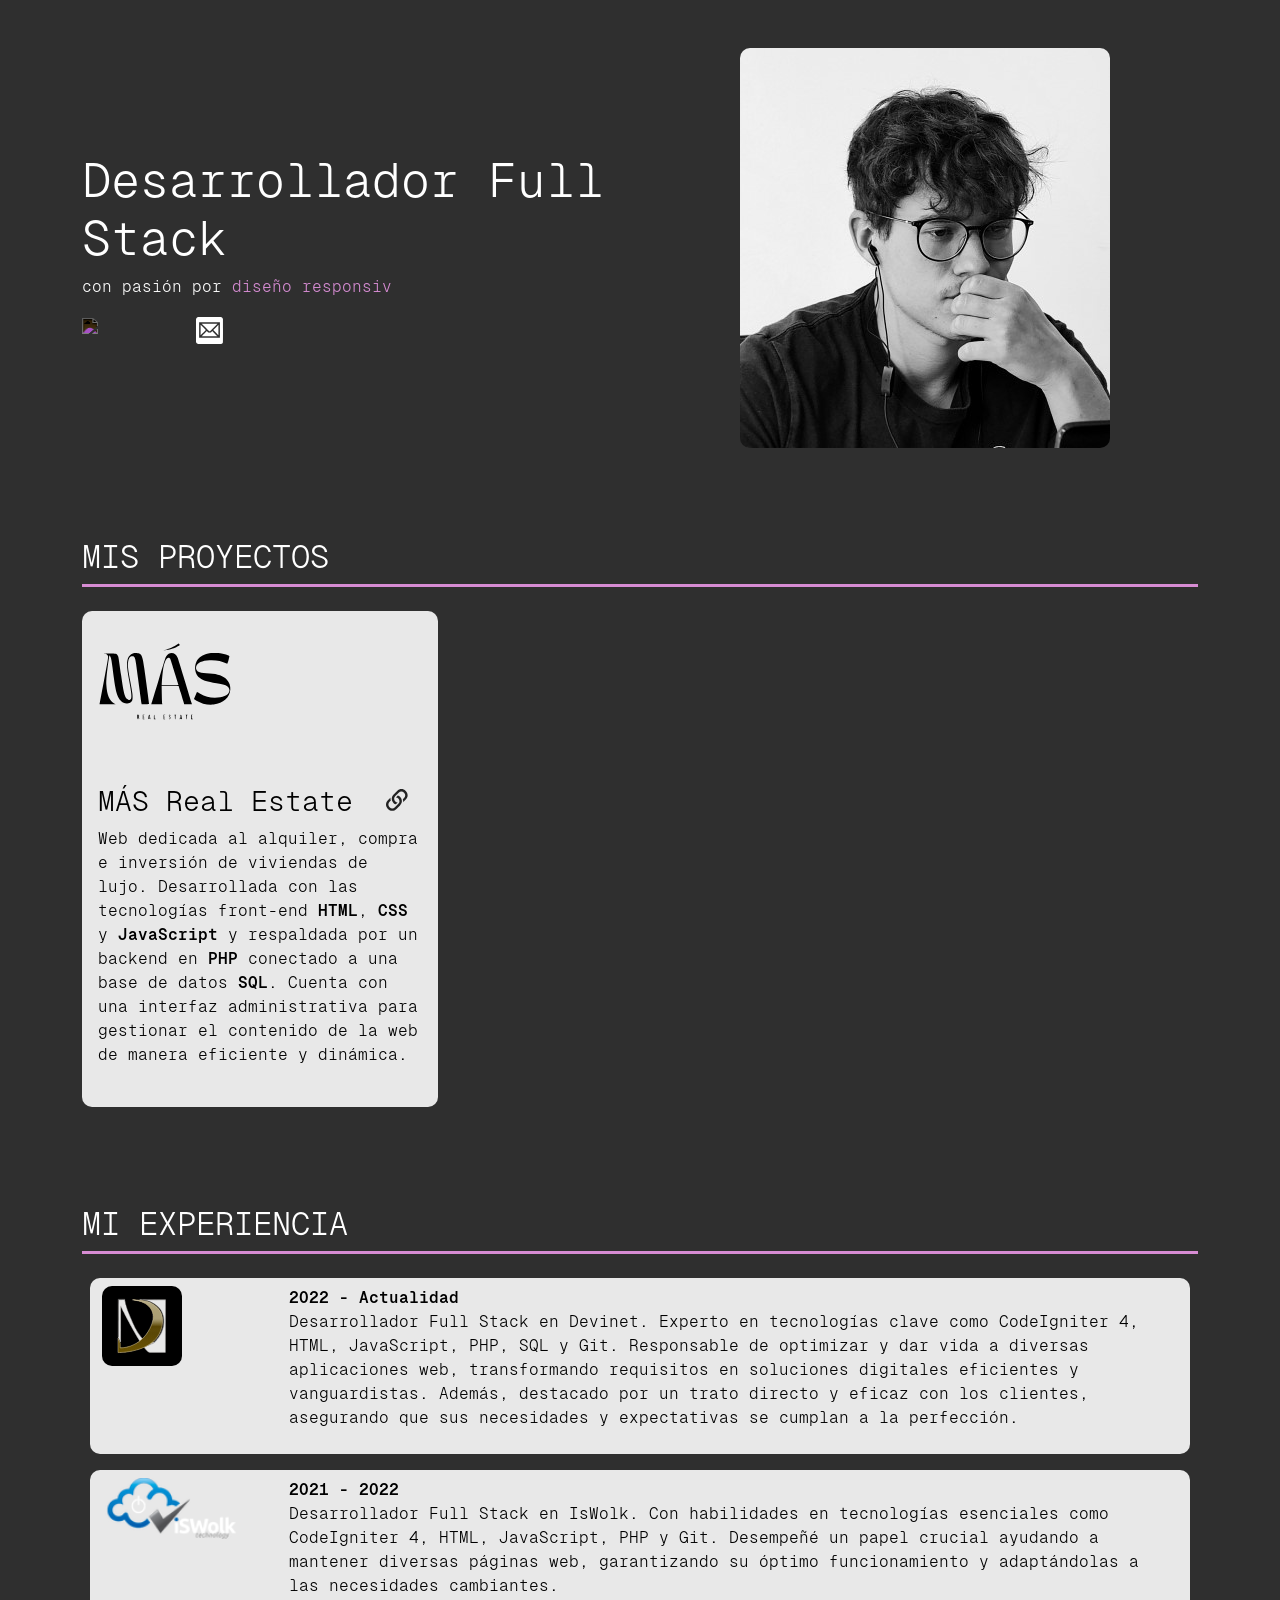
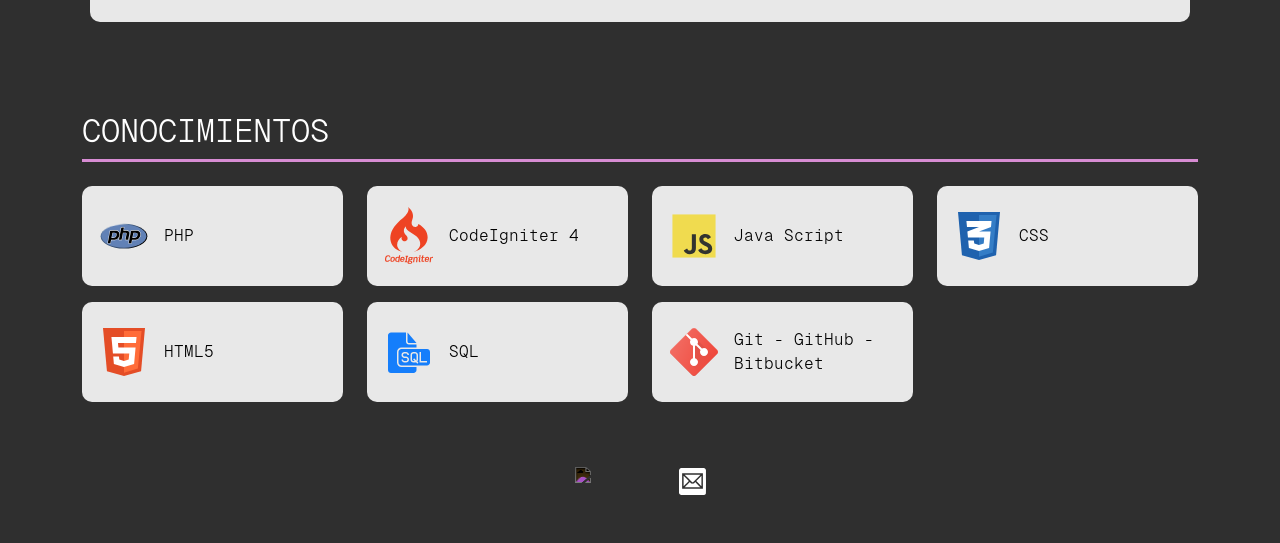
==== Views/index.html @ 46f18265 "View -> Views" ====
<!DOCTYPE html>
<html lang="en">
<head>
    <meta charset="UTF-8">
    <title>Joan Serra</title>
    <meta name="author" content="Joan Serra">
    <meta name="viewport" content="width=device-width, initial-scale=1" />
    <meta name="keywords" content="Joan Serra, Serra Joan, CodeIgniter 4, PHP, Codeigniter 4, JavaScript, Desarrollador Web, Portfolio, Fullstack, web">
    <meta name="description" content="Portfolio de Joan Serra, desarrollador web full-stack. Especializado en CodeIgniter 4 y JavaScript.">

    <link rel="icon" href="../public/assets/images/logo.jpg" type="image/x-icon">

    <link href="../public/assets/css/bootstrap.min.css" rel="stylesheet">
    <link href="../public/assets/css/style.css" rel="stylesheet">
    <link href="../public/assets/css/responsive.css" rel="stylesheet">
</head>
<body>
    <div class="container-md pb-5">

        <!-- Title -->
        <div class="title-section">
            <div class="row align-items-center">
                <div class="col-xl-6 col-lg-6 col-md-12 col-sm-12 col-12 mt-5">
                    <h1>Desarrollador Full Stack</h1>
                    <p>con pasión por <span id="txtSubtitle"></span></p>
                    <div class="icons-contact">
                        <a href="https://www.linkedin.com/in/joanserrafreixas/" target="_blank">
                            <img src="../public/assets/images/contact/linkedin.svg" class="img-30 img-invert-1" alt="Linkedin">
                        </a>
                        <a href="mailto:info@serrajoan.com" class="ms-2">
                            <img src="../public/assets/images/contact/mail.svg" class="img-invert-1" style="width: 27px; margin-top: 1.9px;" alt="Mail">
                        </a>
                    </div>
                </div>

                <div class="col-xl-6 col-lg-6 col-md-12 col-sm-12 col-12 mt-5">
                    <div class="profile-image">
                        <img src="../public/assets/images/profile.jpeg" class="img-border-10" alt="Profile image.">
                    </div>
                </div>
            </div>
        </div>
        <!-- end: Title -->

        <!-- Projects -->
        <div class="subsection">
            <div class="subsection-title">
                <h2 class="text-uppercase">Mis Proyectos</h2>
            </div>

            <div class="row mt-3">
                <div class="col-xl-4 col-lg-4 col-md-6 col-sm-12 col-12 mb-3">
                    <div class="my-card">
                        <div class="my-card-image m-2">
                            <img src="../public/assets/images/my-projects/mas-logo.svg" class="img-150" alt="MÁS Real Estate">
                        </div>

                        <div class="p-3">
                            <h3>MÁS Real Estate
                                <a href="https://masrealestate.es/" class="ms-3 img-a" target="_blank">
                                    <img src="../public/assets/images/icons/link.svg" class="img-invert mb-2">
                                </a>
                            </h3>
                            <p>
                                Web dedicada al alquiler, compra e inversión de viviendas de lujo.
                                Desarrollada con las tecnologías front-end <strong>HTML</strong>, <strong>CSS</strong> y <strong>JavaScript</strong> y respaldada por un backend en <strong>PHP</strong> conectado a una base de datos <strong>SQL</strong>.
                                Cuenta con una interfaz administrativa para gestionar el contenido de la web de manera eficiente y dinámica.
                            </p>
                        </div>
                    </div>
                </div>
            </div>

        </div>
        <!-- end: Projects -->

        <!-- Experience -->
        <div class="subsection">
            <div class="subsection-title mb-4">
                <h2 class="text-uppercase">Mi experiencia</h2>
            </div>

            <div class="m-2">
                <div class="my-card-large">
                    <div class="row">
                        <div class="col-xl-2 col-lg-2 col-md-6 col-12 py-2 px-4">
                            <img src="../public/assets/images/experience/devinet.svg" class="img-80 img-fluid img-border-10" alt="Devinet">
                        </div>
                        <div class="col-xl-10 col-lg-10 col-md-6 col-12 py-2 px-4">
                            <strong>2022 - Actualidad</strong>
                            <p>
                                Desarrollador Full Stack en Devinet. Experto en tecnologías clave como CodeIgniter 4, HTML, JavaScript, PHP, SQL y Git.
                                Responsable de optimizar y dar vida a diversas aplicaciones web, transformando requisitos en soluciones digitales eficientes y vanguardistas.
                                Además, destacado por un trato directo y eficaz con los clientes, asegurando que sus necesidades y expectativas se cumplan a la perfección.
                            </p>
                        </div>
                    </div>
                </div>

                <div class="my-card-large">
                    <div class="row">
                        <div class="col-xl-2 col-lg-2 col-md-6 col-12 py-2 px-4">
                            <img src="../public/assets/images/experience/iswolk.png" class="img-150 img-fluid img-border-10" alt="Iswolk">
                        </div>
                        <div class="col-xl-10 col-lg-10 col-md-6 col-12 py-2 px-4">
                            <strong>2021 - 2022</strong>
                            <p>
                                Desarrollador Full Stack en IsWolk. Con habilidades en tecnologías esenciales como CodeIgniter 4, HTML, JavaScript, PHP y Git.
                                Desempeñé un papel crucial ayudando a mantener diversas páginas web, garantizando su óptimo funcionamiento y adaptándolas a las necesidades cambiantes.
                            </p>
                        </div>
                    </div>
                </div>
            </div>
        </div>
        <!-- end: Experience -->

        <!-- Knowledge -->
        <div class="subsection">
            <div class="subsection-title mb-4">
                <h2 class="text-uppercase">Conocimientos</h2>
            </div>

            <div class="row">

                <div class="col-xl-3 col-lg-3 col-md-4 col-sm-6 col-6">
                    <div class="my-card-small">
                        <div class="d-flex align-items-center p-2">
                            <div class="flex-shrink-0">
                                <img src="../public/assets/images/knowledge/php.svg" alt="PHP">
                            </div>
                            <div class="flex-grow-1 ms-3">
                                <p class="m-0">PHP</p>
                            </div>
                        </div>
                    </div>
                </div>

                <div class="col-xl-3 col-lg-3 col-md-4 col-sm-6 col-6">
                    <div class="my-card-small">
                        <div class="d-flex align-items-center p-2">
                            <div class="flex-shrink-0">
                                <img src="../public/assets/images/knowledge/cedeigniter.svg" alt="CodeIgniter">
                            </div>
                            <div class="flex-grow-1 ms-3">
                                <p class="m-0 d-block d-sm-none">CI 4</p>
                                <p class="m-0 d-none d-sm-block">CodeIgniter 4</p>
                            </div>
                        </div>
                    </div>
                </div>

                <div class="col-xl-3 col-lg-3 col-md-4 col-sm-6 col-6">
                    <div class="my-card-small">
                        <div class="d-flex align-items-center p-2">
                            <div class="flex-shrink-0">
                                <img src="../public/assets/images/knowledge/js.svg" alt="Java Script">
                            </div>
                            <div class="flex-grow-1 ms-3">
                                <p class="m-0">Java Script</p>
                            </div>
                        </div>
                    </div>
                </div>

                <div class="col-xl-3 col-lg-3 col-md-4 col-sm-6 col-6">
                    <div class="my-card-small">
                        <div class="d-flex align-items-center p-2">
                            <div class="flex-shrink-0">
                                <img src="../public/assets/images/knowledge/css.svg" alt="CSS">
                            </div>
                            <div class="flex-grow-1 ms-3">
                                <p class="m-0">CSS</p>
                            </div>
                        </div>
                    </div>
                </div>

                <div class="col-xl-3 col-lg-3 col-md-4 col-sm-6 col-6">
                    <div class="my-card-small">
                        <div class="d-flex align-items-center p-2">
                            <div class="flex-shrink-0">
                                <img src="../public/assets/images/knowledge/html5.svg" alt="HTML5">
                            </div>
                            <div class="flex-grow-1 ms-3">
                                <p class="m-0">HTML5</p>
                            </div>
                        </div>
                    </div>
                </div>

                <div class="col-xl-3 col-lg-3 col-md-4 col-sm-6 col-6">
                    <div class="my-card-small">
                        <div class="d-flex align-items-center p-2">
                            <div class="flex-shrink-0">
                                <img src="../public/assets/images/knowledge/sql.svg" alt="SQL">
                            </div>
                            <div class="flex-grow-1 ms-3">
                                <p class="m-0">SQL</p>
                            </div>
                        </div>
                    </div>
                </div>

                <div class="col-xl-3 col-lg-3 col-md-4 col-sm-6 col-6">
                    <div class="my-card-small">
                        <div class="d-flex align-items-center p-2">
                            <div class="flex-shrink-0">
                                <img src="../public/assets/images/knowledge/git.svg" alt="Git">
                            </div>
                            <div class="flex-grow-1 ms-3">
                                <p class="m-0">Git - GitHub - Bitbucket</p>
                            </div>
                        </div>
                    </div>
                </div>

            </div>
        </div>
        <!-- end: Knowledge -->

    </div>

    <footer>
        <div class="d-flex justify-content-center pb-5">
            <a href="https://www.linkedin.com/in/joanserrafreixas/" target="_blank">
                <img src="../public/assets/images/contact/linkedin.svg" class="img-30 img-invert-1" alt="Linkedin">
            </a>
            <a href="mailto:info@serrajoan.com" class="ms-2">
                <img src="../public/assets/images/contact/mail.svg" class="img-invert-1" style="width: 27px; margin-top: 1.9px;" alt="Mail">
            </a>
        </div>
    </footer>
    <script src="../public/assets/js/bootstrap.bundle.min.js"></script>
    <script src="../public/assets/js/changer-text.js"></script>
</body>
</html>
---- public/assets/css/style.css ----
:root{
    --primary: #D78CD3;
    --complementary: #8CD790;

    --bg-card: #e8e8e8;
    --bg-principal: #2f2f2f;
    --txt-principal-color: #FFFFFF;
}

@font-face {
    font-family: 'geist';
    src: url('../fonts/GeistMono-Light.woff2') format('woff2');
    font-weight: normal;
    font-style: normal;
}
@font-face {
    font-family: 'geist';
    src: url('../fonts/GeistMono-Bold.woff2') format('woff2');
    font-weight: bold;
    font-style: normal;
}

body {
    color: var(--txt-principal-color);
    background-color: var(--bg-principal);
    font-family: 'geist', sans-serif;
}
a {
    color: transparent;
}
h1 {
    font-size: calc(1.8rem + 1.5vw);
}

.icon-container {
    width: 30px;
}
.icon-container a {
    width: 100%;
}
/* Title section */
.title-section span {
    color: var(--primary);
}
.profile-image {
    display: flex;
    justify-content: center;
}

.subsection-title {
    border-bottom: 3px solid var(--primary);
}
.subsection {
    margin-top: 10vh;
}

/* Card */
.my-card {
    color: #000;
    height: 100%;
    border-radius: 10px;
    background-color: var(--bg-card);
}
.my-card-image {
    max-height: 200px;
}
.my-card img {
    height: auto;
    max-width: 100%;
}

.my-card-large {
    color: #000;
    width: 100%;
    height: 100%;
    border-radius: 10px;
    margin-bottom: 1rem;
    background-color: var(--bg-card);
}

.my-card-small {
    color: #000;
    width: auto;
    height: 100px;
    padding: 10px;
    display: flex;
    border-radius: 10px;
    margin-bottom: 1rem;
    align-content: center;
    background-color: var(--bg-card);
}
.my-card-small img {
    max-width: 3rem;
    width: 10vw;
}
/* Images */
.img-150 {
    width: 150px;
}
.img-80 {
    width: 80px;
}
.img-60 {
    width: 60px;
}
.img-30 {
    width: 30px;
}
.img-invert-1 {
    filter: invert(1);
}
.img-border-10 {
    border-radius: 10px;
}
.img-invert {
    filter: invert(1);
}
.img-a:hover {
    opacity: 0.5;
}
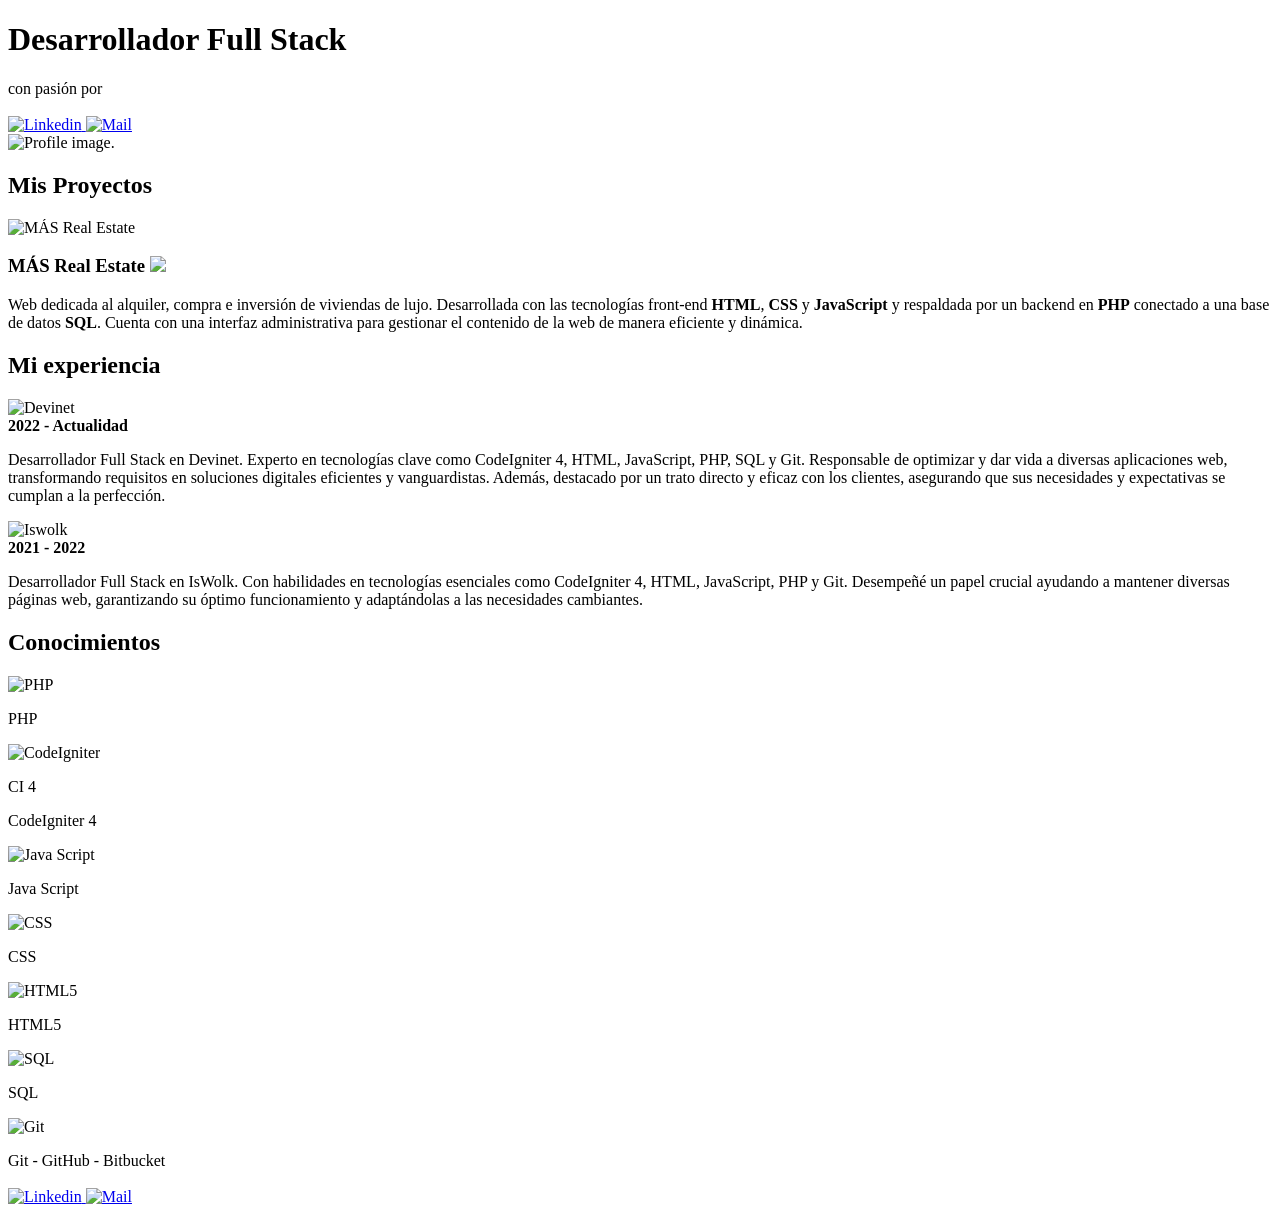
==== commit 4baada74: "remove public route" ====
--- a/Views/index.html
+++ b/Views/index.html
@@ -8,11 +8,11 @@
     <meta name="keywords" content="Joan Serra, Serra Joan, CodeIgniter 4, PHP, Codeigniter 4, JavaScript, Desarrollador Web, Portfolio, Fullstack, web">
     <meta name="description" content="Portfolio de Joan Serra, desarrollador web full-stack. Especializado en CodeIgniter 4 y JavaScript.">
 
-    <link rel="icon" href="../public/assets/images/logo.jpg" type="image/x-icon">
-
-    <link href="../public/assets/css/bootstrap.min.css" rel="stylesheet">
-    <link href="../public/assets/css/style.css" rel="stylesheet">
-    <link href="../public/assets/css/responsive.css" rel="stylesheet">
+    <link rel="icon" href="/assets/images/logo.jpg" type="image/x-icon">
+
+    <link href="/assets/css/bootstrap.min.css" rel="stylesheet">
+    <link href="/assets/css/style.css" rel="stylesheet">
+    <link href="/assets/css/responsive.css" rel="stylesheet">
 </head>
 <body>
     <div class="container-md pb-5">
@@ -25,17 +25,17 @@
                     <p>con pasión por <span id="txtSubtitle"></span></p>
                     <div class="icons-contact">
                         <a href="https://www.linkedin.com/in/joanserrafreixas/" target="_blank">
-                            <img src="../public/assets/images/contact/linkedin.svg" class="img-30 img-invert-1" alt="Linkedin">
+                            <img src="/assets/images/contact/linkedin.svg" class="img-30 img-invert-1" alt="Linkedin">
                         </a>
                         <a href="mailto:info@serrajoan.com" class="ms-2">
-                            <img src="../public/assets/images/contact/mail.svg" class="img-invert-1" style="width: 27px; margin-top: 1.9px;" alt="Mail">
+                            <img src="/assets/images/contact/mail.svg" class="img-invert-1" style="width: 27px; margin-top: 1.9px;" alt="Mail">
                         </a>
                     </div>
                 </div>
 
                 <div class="col-xl-6 col-lg-6 col-md-12 col-sm-12 col-12 mt-5">
                     <div class="profile-image">
-                        <img src="../public/assets/images/profile.jpeg" class="img-border-10" alt="Profile image.">
+                        <img src="/assets/images/profile.jpeg" class="img-border-10" alt="Profile image.">
                     </div>
                 </div>
             </div>
@@ -52,13 +52,13 @@
                 <div class="col-xl-4 col-lg-4 col-md-6 col-sm-12 col-12 mb-3">
                     <div class="my-card">
                         <div class="my-card-image m-2">
-                            <img src="../public/assets/images/my-projects/mas-logo.svg" class="img-150" alt="MÁS Real Estate">
+                            <img src="/assets/images/my-projects/mas-logo.svg" class="img-150" alt="MÁS Real Estate">
                         </div>
 
                         <div class="p-3">
                             <h3>MÁS Real Estate
                                 <a href="https://masrealestate.es/" class="ms-3 img-a" target="_blank">
-                                    <img src="../public/assets/images/icons/link.svg" class="img-invert mb-2">
+                                    <img src="/assets/images/icons/link.svg" class="img-invert mb-2">
                                 </a>
                             </h3>
                             <p>
@@ -84,7 +84,7 @@
                 <div class="my-card-large">
                     <div class="row">
                         <div class="col-xl-2 col-lg-2 col-md-6 col-12 py-2 px-4">
-                            <img src="../public/assets/images/experience/devinet.svg" class="img-80 img-fluid img-border-10" alt="Devinet">
+                            <img src="/assets/images/experience/devinet.svg" class="img-80 img-fluid img-border-10" alt="Devinet">
                         </div>
                         <div class="col-xl-10 col-lg-10 col-md-6 col-12 py-2 px-4">
                             <strong>2022 - Actualidad</strong>
@@ -100,7 +100,7 @@
                 <div class="my-card-large">
                     <div class="row">
                         <div class="col-xl-2 col-lg-2 col-md-6 col-12 py-2 px-4">
-                            <img src="../public/assets/images/experience/iswolk.png" class="img-150 img-fluid img-border-10" alt="Iswolk">
+                            <img src="/assets/images/experience/iswolk.png" class="img-150 img-fluid img-border-10" alt="Iswolk">
                         </div>
                         <div class="col-xl-10 col-lg-10 col-md-6 col-12 py-2 px-4">
                             <strong>2021 - 2022</strong>
@@ -127,7 +127,7 @@
                     <div class="my-card-small">
                         <div class="d-flex align-items-center p-2">
                             <div class="flex-shrink-0">
-                                <img src="../public/assets/images/knowledge/php.svg" alt="PHP">
+                                <img src="/assets/images/knowledge/php.svg" alt="PHP">
                             </div>
                             <div class="flex-grow-1 ms-3">
                                 <p class="m-0">PHP</p>
@@ -140,7 +140,7 @@
                     <div class="my-card-small">
                         <div class="d-flex align-items-center p-2">
                             <div class="flex-shrink-0">
-                                <img src="../public/assets/images/knowledge/cedeigniter.svg" alt="CodeIgniter">
+                                <img src="/assets/images/knowledge/cedeigniter.svg" alt="CodeIgniter">
                             </div>
                             <div class="flex-grow-1 ms-3">
                                 <p class="m-0 d-block d-sm-none">CI 4</p>
@@ -154,7 +154,7 @@
                     <div class="my-card-small">
                         <div class="d-flex align-items-center p-2">
                             <div class="flex-shrink-0">
-                                <img src="../public/assets/images/knowledge/js.svg" alt="Java Script">
+                                <img src="/assets/images/knowledge/js.svg" alt="Java Script">
                             </div>
                             <div class="flex-grow-1 ms-3">
                                 <p class="m-0">Java Script</p>
@@ -167,7 +167,7 @@
                     <div class="my-card-small">
                         <div class="d-flex align-items-center p-2">
                             <div class="flex-shrink-0">
-                                <img src="../public/assets/images/knowledge/css.svg" alt="CSS">
+                                <img src="/assets/images/knowledge/css.svg" alt="CSS">
                             </div>
                             <div class="flex-grow-1 ms-3">
                                 <p class="m-0">CSS</p>
@@ -180,7 +180,7 @@
                     <div class="my-card-small">
                         <div class="d-flex align-items-center p-2">
                             <div class="flex-shrink-0">
-                                <img src="../public/assets/images/knowledge/html5.svg" alt="HTML5">
+                                <img src="/assets/images/knowledge/html5.svg" alt="HTML5">
                             </div>
                             <div class="flex-grow-1 ms-3">
                                 <p class="m-0">HTML5</p>
@@ -193,7 +193,7 @@
                     <div class="my-card-small">
                         <div class="d-flex align-items-center p-2">
                             <div class="flex-shrink-0">
-                                <img src="../public/assets/images/knowledge/sql.svg" alt="SQL">
+                                <img src="/assets/images/knowledge/sql.svg" alt="SQL">
                             </div>
                             <div class="flex-grow-1 ms-3">
                                 <p class="m-0">SQL</p>
@@ -206,7 +206,7 @@
                     <div class="my-card-small">
                         <div class="d-flex align-items-center p-2">
                             <div class="flex-shrink-0">
-                                <img src="../public/assets/images/knowledge/git.svg" alt="Git">
+                                <img src="/assets/images/knowledge/git.svg" alt="Git">
                             </div>
                             <div class="flex-grow-1 ms-3">
                                 <p class="m-0">Git - GitHub - Bitbucket</p>
@@ -224,14 +224,14 @@
     <footer>
         <div class="d-flex justify-content-center pb-5">
             <a href="https://www.linkedin.com/in/joanserrafreixas/" target="_blank">
-                <img src="../public/assets/images/contact/linkedin.svg" class="img-30 img-invert-1" alt="Linkedin">
+                <img src="/assets/images/contact/linkedin.svg" class="img-30 img-invert-1" alt="Linkedin">
             </a>
             <a href="mailto:info@serrajoan.com" class="ms-2">
-                <img src="../public/assets/images/contact/mail.svg" class="img-invert-1" style="width: 27px; margin-top: 1.9px;" alt="Mail">
+                <img src="/assets/images/contact/mail.svg" class="img-invert-1" style="width: 27px; margin-top: 1.9px;" alt="Mail">
             </a>
         </div>
     </footer>
-    <script src="../public/assets/js/bootstrap.bundle.min.js"></script>
-    <script src="../public/assets/js/changer-text.js"></script>
+    <script src="/assets/js/bootstrap.bundle.min.js"></script>
+    <script src="/assets/js/changer-text.js"></script>
 </body>
 </html>
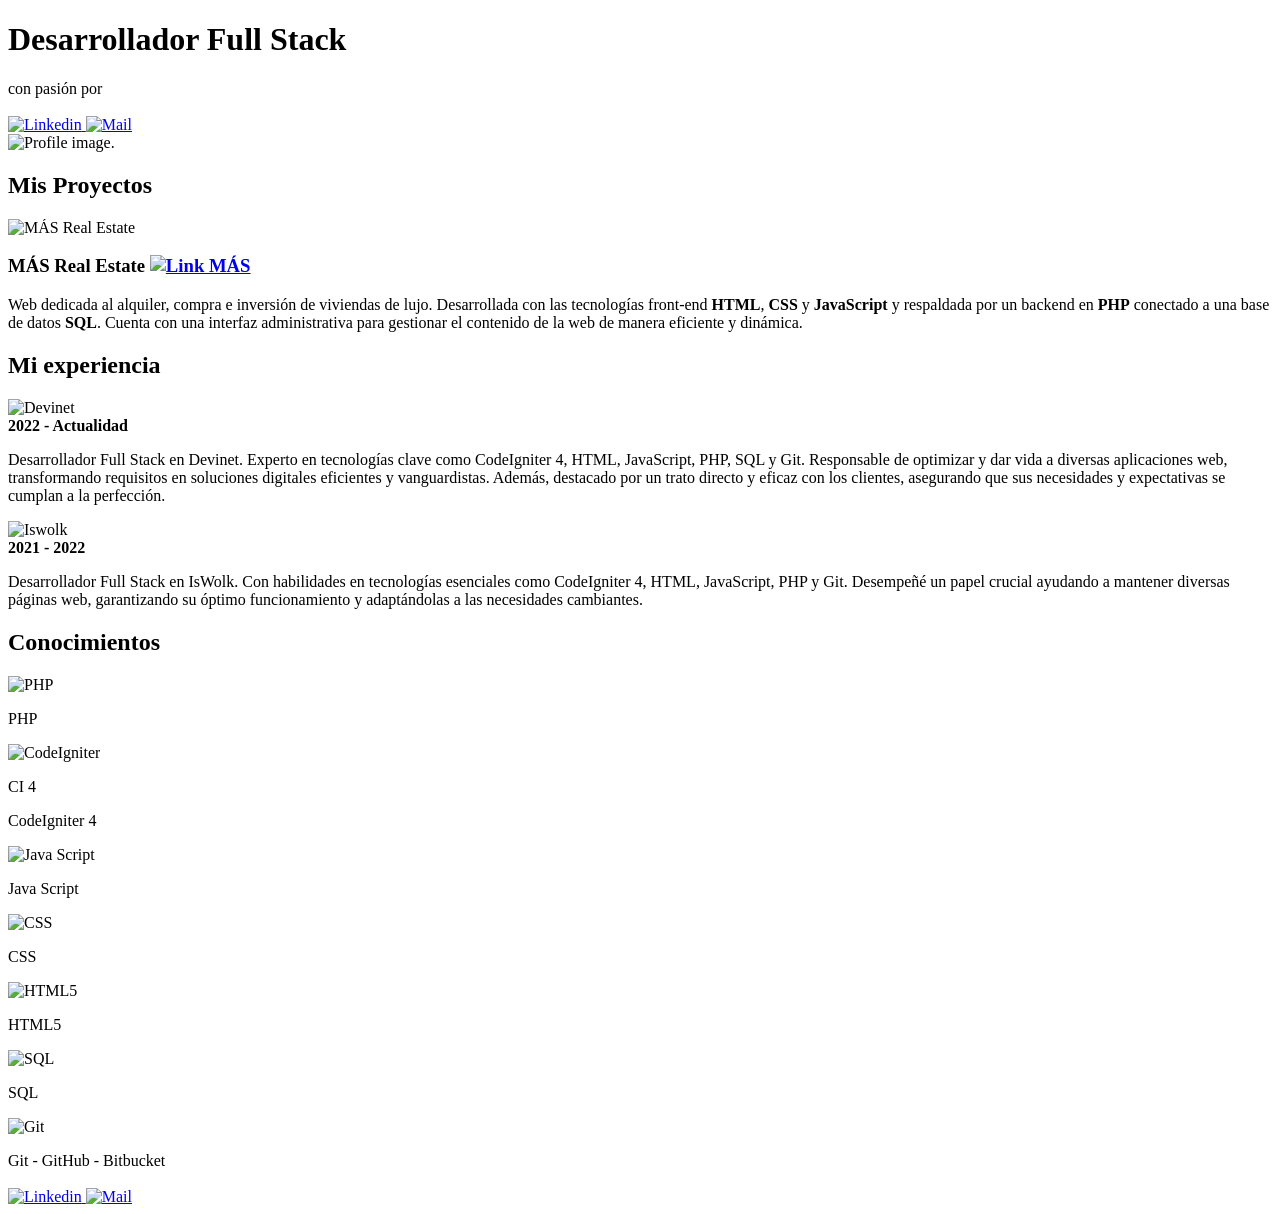
==== commit f0ec0d33: "Missing alt in image" ====
--- a/Views/index.html
+++ b/Views/index.html
@@ -58,7 +58,7 @@
                         <div class="p-3">
                             <h3>MÁS Real Estate
                                 <a href="https://masrealestate.es/" class="ms-3 img-a" target="_blank">
-                                    <img src="/assets/images/icons/link.svg" class="img-invert mb-2">
+                                    <img src="/assets/images/icons/link.svg" class="img-invert mb-2" alt="Link MÁS">
                                 </a>
                             </h3>
                             <p>
@@ -231,7 +231,6 @@
             </a>
         </div>
     </footer>
-    <script src="/assets/js/bootstrap.bundle.min.js"></script>
     <script src="/assets/js/changer-text.js"></script>
 </body>
 </html>
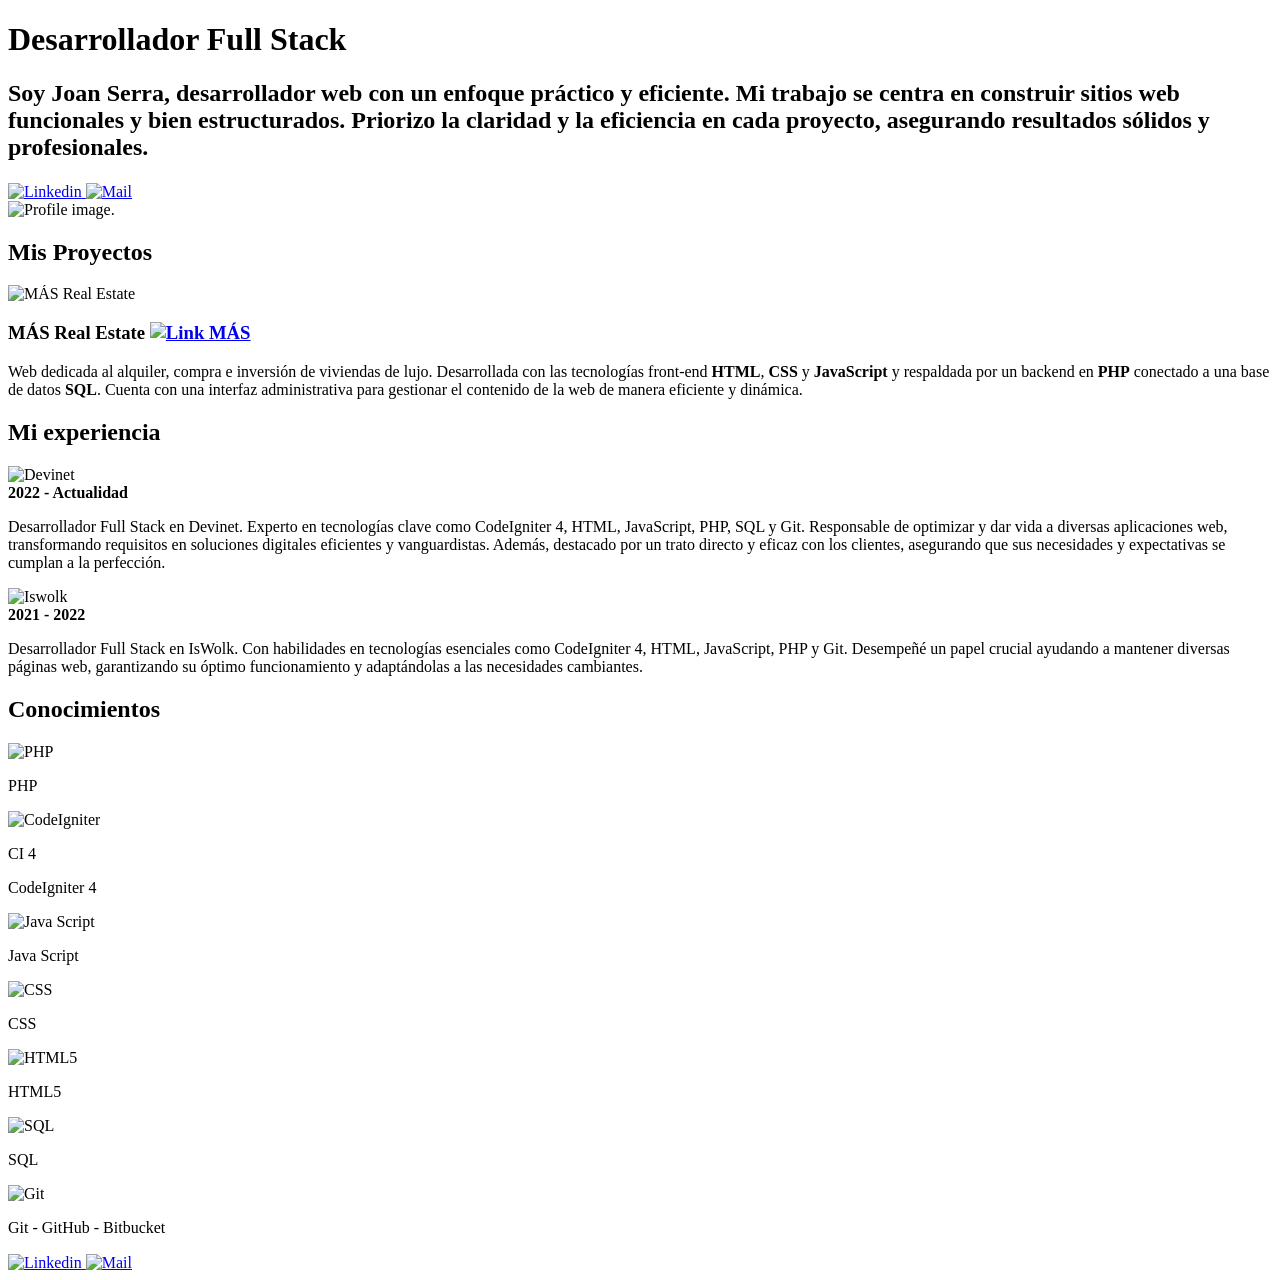
==== commit abcf731b: "New description" ====
--- a/Views/index.html
+++ b/Views/index.html
@@ -2,7 +2,7 @@
 <html lang="en">
 <head>
     <meta charset="UTF-8">
-    <title>Joan Serra</title>
+    <title>Joan Serra - Full Stack</title>
     <meta name="author" content="Joan Serra">
     <meta name="viewport" content="width=device-width, initial-scale=1" />
     <meta name="keywords" content="Joan Serra, Serra Joan, CodeIgniter 4, PHP, Codeigniter 4, JavaScript, Desarrollador Web, Portfolio, Fullstack, web">
@@ -12,7 +12,6 @@
 
     <link href="/assets/css/bootstrap.min.css" rel="stylesheet">
     <link href="/assets/css/style.css" rel="stylesheet">
-    <link href="/assets/css/responsive.css" rel="stylesheet">
 </head>
 <body>
     <div class="container-md pb-5">
@@ -22,7 +21,10 @@
             <div class="row align-items-center">
                 <div class="col-xl-6 col-lg-6 col-md-12 col-sm-12 col-12 mt-5">
                     <h1>Desarrollador Full Stack</h1>
-                    <p>con pasión por <span id="txtSubtitle"></span></p>
+                    <h2>
+                        Soy Joan Serra, desarrollador web con un enfoque práctico y eficiente. Mi trabajo se centra en construir sitios web funcionales y bien estructurados. 
+                        Priorizo la claridad y la eficiencia en cada proyecto, asegurando resultados sólidos y profesionales.
+                    </h2>
                     <div class="icons-contact">
                         <a href="https://www.linkedin.com/in/joanserrafreixas/" target="_blank">
                             <img src="/assets/images/contact/linkedin.svg" class="img-30 img-invert-1" alt="Linkedin">
@@ -231,6 +233,5 @@
             </a>
         </div>
     </footer>
-    <script src="/assets/js/changer-text.js"></script>
 </body>
 </html>
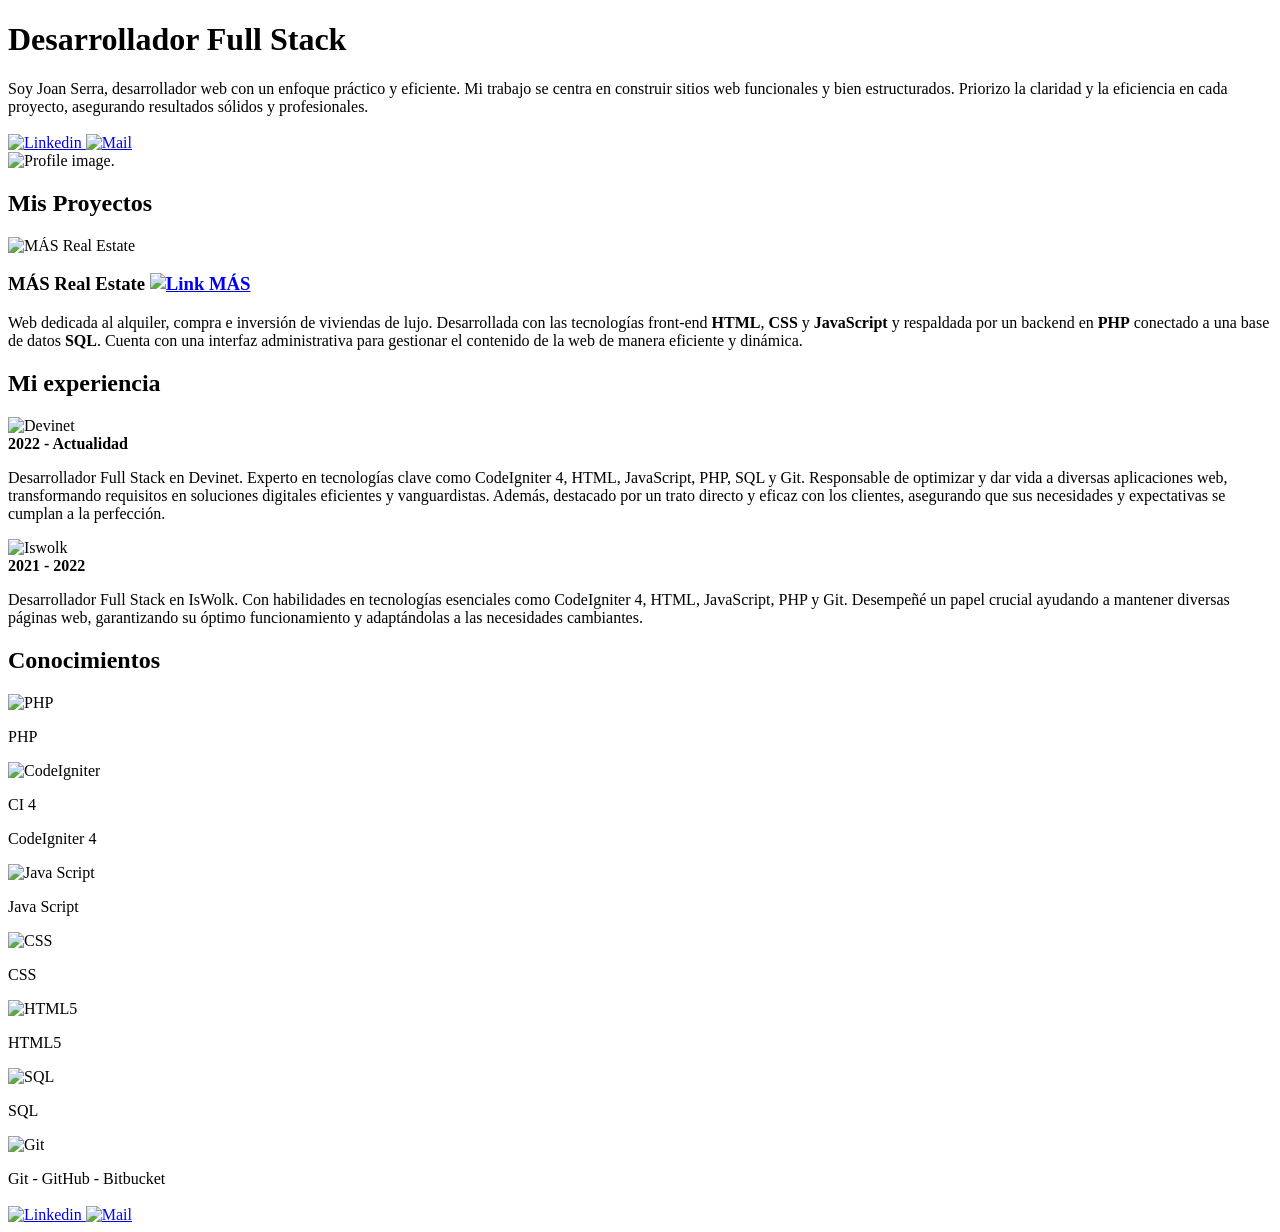
==== commit c5435cf4: "Animation push icons" ====
--- a/Views/index.html
+++ b/Views/index.html
@@ -21,15 +21,15 @@
             <div class="row align-items-center">
                 <div class="col-xl-6 col-lg-6 col-md-12 col-sm-12 col-12 mt-5">
                     <h1>Desarrollador Full Stack</h1>
-                    <h2>
+                    <p>
                         Soy Joan Serra, desarrollador web con un enfoque práctico y eficiente. Mi trabajo se centra en construir sitios web funcionales y bien estructurados. 
                         Priorizo la claridad y la eficiencia en cada proyecto, asegurando resultados sólidos y profesionales.
-                    </h2>
-                    <div class="icons-contact">
-                        <a href="https://www.linkedin.com/in/joanserrafreixas/" target="_blank">
+                    </p>
+                    <div class="d-flex">
+                        <a href="https://www.linkedin.com/in/joanserrafreixas/" class="icon-push" target="_blank">
                             <img src="/assets/images/contact/linkedin.svg" class="img-30 img-invert-1" alt="Linkedin">
                         </a>
-                        <a href="mailto:info@serrajoan.com" class="ms-2">
+                        <a href="mailto:info@serrajoan.com" class="ms-2 icon-push">
                             <img src="/assets/images/contact/mail.svg" class="img-invert-1" style="width: 27px; margin-top: 1.9px;" alt="Mail">
                         </a>
                     </div>
@@ -225,10 +225,10 @@
 
     <footer>
         <div class="d-flex justify-content-center pb-5">
-            <a href="https://www.linkedin.com/in/joanserrafreixas/" target="_blank">
+            <a href="https://www.linkedin.com/in/joanserrafreixas/" class="icon-push" target="_blank">
                 <img src="/assets/images/contact/linkedin.svg" class="img-30 img-invert-1" alt="Linkedin">
             </a>
-            <a href="mailto:info@serrajoan.com" class="ms-2">
+            <a href="mailto:info@serrajoan.com" class="ms-2 icon-push">
                 <img src="/assets/images/contact/mail.svg" class="img-invert-1" style="width: 27px; margin-top: 1.9px;" alt="Mail">
             </a>
         </div>
